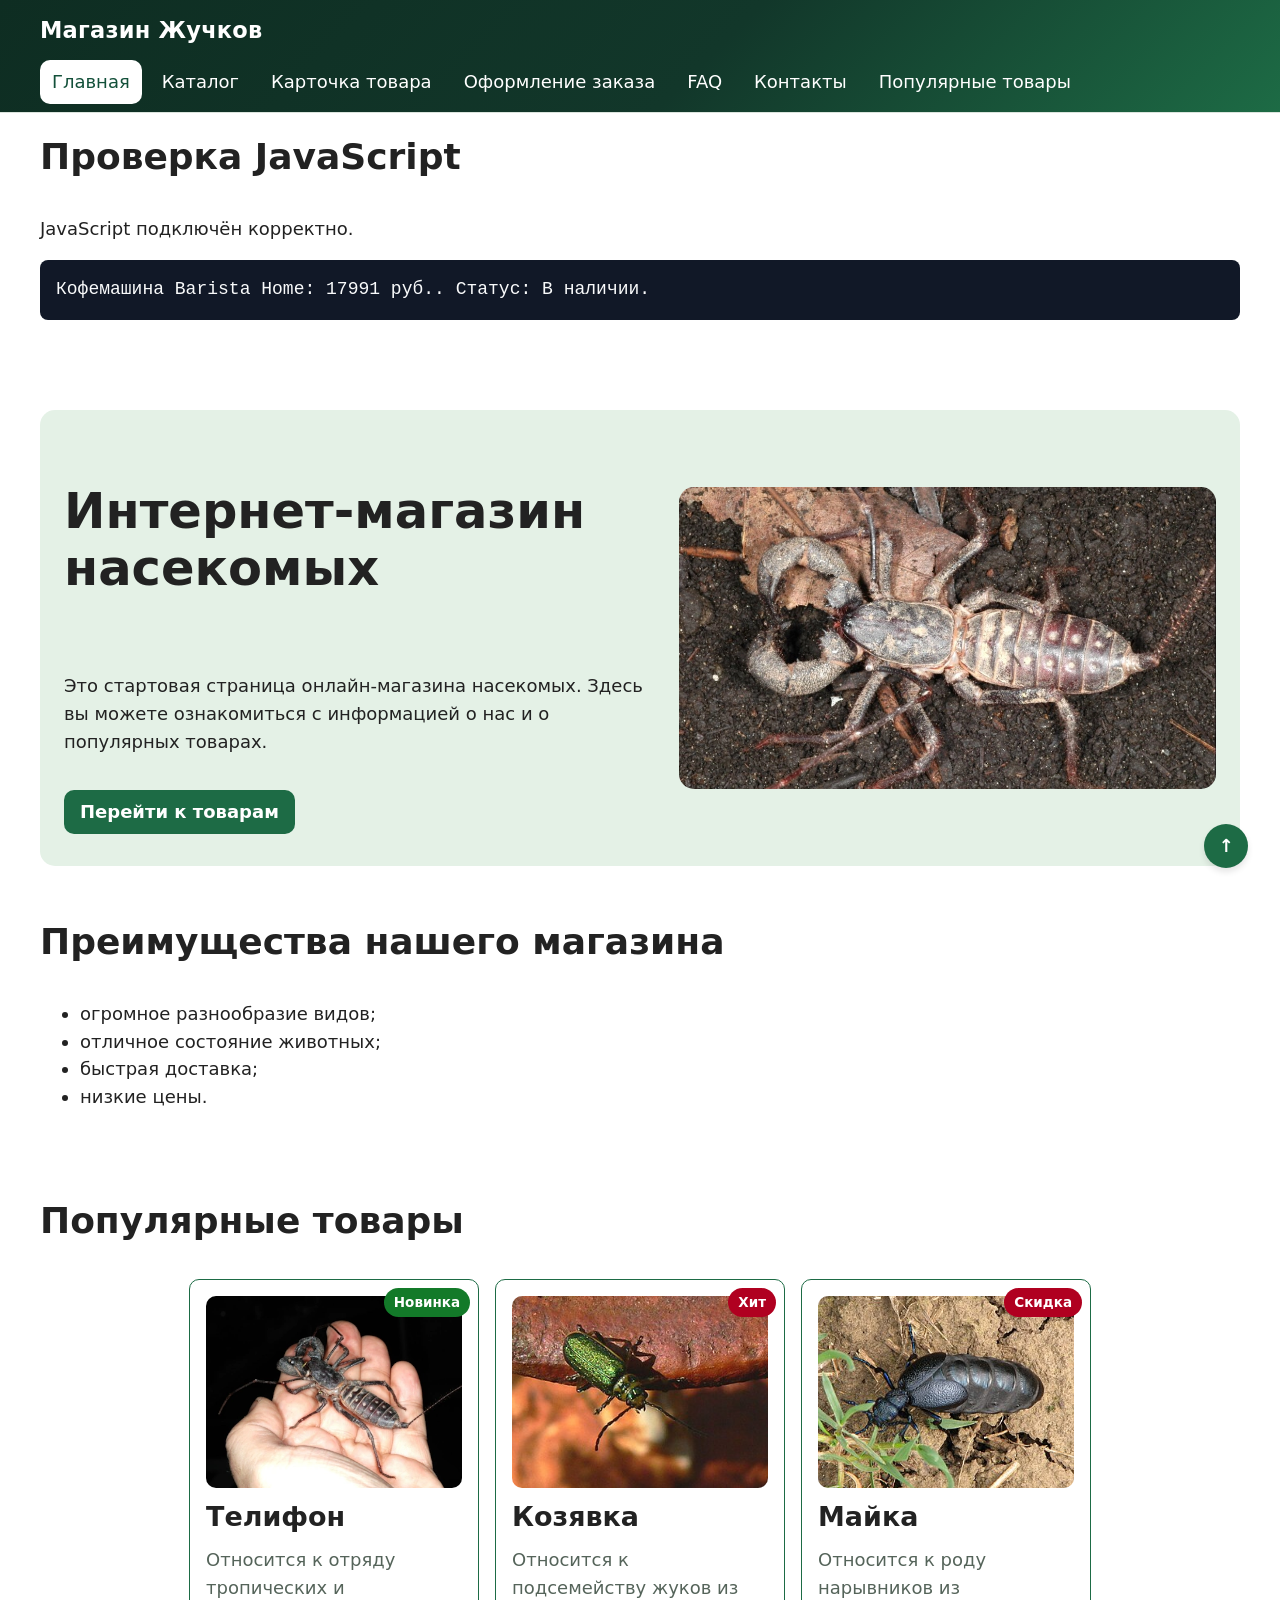
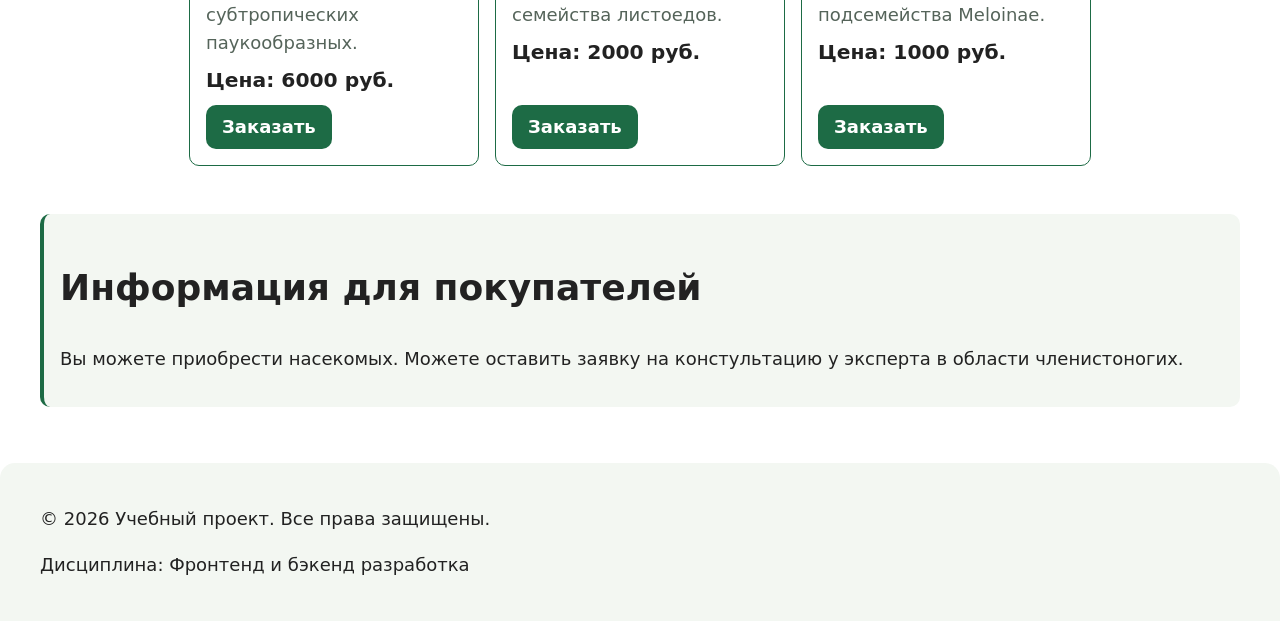
==== index.html @ db303022 "feat: add JavaScript basics to shop project" ====
<!DOCTYPE html>
<html lang="ru">
<head>
  <meta charset="UTF-8">
  <meta name="viewport" content="width=device-width, initial-scale=1.0">
  <meta name="description" content="Магазин Жучков: главная страница с преимуществами и популярными товарами.">
  <title>Магазин Жучков</title>
  <link rel="stylesheet" href="css/style.css">
  <link rel="stylesheet" href="css/responsive.css">
  <script src="js/modal.js" defer></script>
  <script src="js/data.js" defer></script>
<script src="js/main.js" defer></script>

</head>
<body>
  <a class="skip-link" href="#main">Перейти к основному содержимому</a>
<header class="site-header">
  <div class="site-header__inner">
    <a class="site-header__logo" href="index.html">Магазин Жучков</a>
    <button class="nav-toggle" type="button" aria-expanded="false" aria-controls="site-nav">Меню</button>
    <nav class="site-nav" id="site-nav" aria-label="Основная навигация">
      <ul class="site-nav__list">
        <li class="site-nav__item">
          <a class="site-nav__link site-nav__link--active" href="index.html" aria-current="page">Главная</a>
        </li>
        <li class="site-nav__item">
          <a class="site-nav__link" href="catalog.html">Каталог</a>
        </li>
        <li class="site-nav__item">
          <a class="site-nav__link" href="product.html">Карточка товара</a>
        </li>
        <li class="site-nav__item">
          <a class="site-nav__link" href="order.html">Оформление заказа</a>
        </li>
        <li class="site-nav__item">
          <a class="site-nav__link" href="faq.html">FAQ</a>
        </li>
        <li class="site-nav__item">
          <a class="site-nav__link" href="contacts.html">Контакты</a>
        </li>
        <li class="site-nav__item">
          <a class="site-nav__link" href="index.html#popular">Популярные товары</a>
        </li>
      </ul>
    </nav>
  </div>
</header>
<section class="section js-check" aria-labelledby="js-check-title">
  <h2 id="js-check-title">Проверка JavaScript</h2>
  <p class="js-message">JavaScript пока не выполнился.</p>
  <pre class="product-output"></pre>
</section>

<main id="main" class="main">
    <section class="hero">
  <div class="hero__content">
    <h1 class="hero__title">Интернет-магазин насекомых</h1>
    <p>
      Это стартовая страница онлайн-магазина насекомых.
      Здесь вы можете ознакомиться с информацией о нас
      и о популярных товарах.
    </p>
    <a class="button button--primary" href="#popular">Перейти к товарам</a>
  </div>
    <picture>
  <source media="(min-width: 1200px)" srcset="images/hero-desktop.webp">
  <source media="(min-width: 768px)" srcset="images/hero-tablet.webp">
  <img
    src="images/hero-mobile.webp"
    alt="Каталог насекомых"
    width="640"
    height="360"
    class="hero__image"
  >
</picture>

  </section>

  <section class="section" id="advantages">
    <h2>Преимущества нашего магазина</h2>
    <ul class="advantages-list">
      <li>огромное разнообразие видов;</li>
      <li>отличное состояние животных;</li>
      <li>быстрая доставка;</li>
      <li>низкие цены.</li>
    </ul>
  </section>

  <section class="section" id="popular">
  <h2>Популярные товары</h2>

  <div class="products-grid">
    <article class="product-card product-card--featured">
      <span class="product-card__badge product-card__badge--new">Новинка</span>

      <img
        src="images/telifon.webp"
        srcset="images/telifon-480.webp 480w,
                images/telifon-640.webp 640w,
                images/telifon-960.webp 960w"
        sizes="(max-width: 639px) 100vw,
               (max-width: 1023px) 50vw,
               33vw"
        alt="Телифон"
        width="640"
        height="480"
        loading="lazy"
        class="product-card__image"
      >

      <h3 class="product-card__title">Телифон</h3>
      <p class="product-card__description">Относится к отряду тропических и субтропических паукообразных.</p>
      <p class="product-card__price">Цена: 6000 руб.</p>
      <button
        class="button product-card__button"
        type="button"
        data-product="Телифон"
      >
        Заказать
      </button>
    </article>

    <article class="product-card product-card--featured">
      <span class="product-card__badge">Хит</span>
      <img
        class="product-card__image"
        src="images/kozyavka.webp"
        alt="Козявка"
        width="300"
        height="200"
        loading="lazy"
      >
      
      <h3 class="product-card__title">Козявка</h3>
      <p class="product-card__description">Относится к подсемейству жуков из семейства листоедов.</p>
      <p class="product-card__price">Цена: 2000 руб.</p>
      <button
        class="button product-card__button"
        type="button"
        data-product="Козявка"
      >
        Заказать
      </button>
    </article>

    <article class="product-card product-card--featured">
      <span class="product-card__badge">Скидка</span>
      <img
        class="product-card__image"
        src="images/maika.webp"
        alt="Майка"
        width="300"
        height="200"
        loading="lazy"
      >
      <h3 class="product-card__title">Майка</h3>
      <p class="product-card__description">Относится к роду нарывников из подсемейства Meloinae.</p>
      <p class="product-card__price">Цена: 1000 руб.</p>
      <button
        class="button product-card__button"
        type="button"
        data-product="Майка"
      >
        Заказать
      </button>
    </article>
  </div>
</section>

  <aside class="aside-info">
    <h2>Информация для покупателей</h2>
    <p>
      Вы можете приобрести насекомых.
      Можете оставить заявку на констультацию
      у эксперта в области членистоногих.
    </p>
  </aside>

<dialog class="order-dialog" id="order-dialog" aria-labelledby="order-dialog-title">
  <h2 class="order-dialog__title" id="order-dialog-title">Оформление заявки</h2>

  <form class="order-form" id="order-form" action="#" method="post" novalidate>
    <input id="selected-product" name="selected-product" type="hidden">

    <div class="order-form__field">
      <label class="order-form__label" for="order-name">Имя</label>
      <input
        class="order-form__input"
        id="order-name"
        name="name"
        type="text"
        placeholder="Введите ваше имя"
        minlength="2"
        autocomplete="given-name"
        required
      >
    </div>

    <div class="order-form__field">
      <label class="order-form__label" for="order-email">E-mail</label>
      <input
        class="order-form__input"
        id="order-email"
        name="email"
        type="email"
        placeholder="example@mail.ru"
        autocomplete="email"
        required
      >
    </div>

    <div class="order-form__field">
      <label class="order-form__label" for="order-phone">Телефон</label>
      <input
        class="order-form__input"
        id="order-phone"
        name="phone"
        type="tel"
        inputmode="tel"
        placeholder="+7 (900) 000-00-00"
        pattern="^\+7 \(\d{3}\) \d{3}-\d{2}-\d{2}$"
        required
      >
      <small>Формат: +7 (900) 000-00-00</small>
    </div>

    <div class="order-form__field">
      <label class="order-form__label" for="order-date">Дата связи</label>
      <input
        class="order-form__input"
        id="order-date"
        name="date"
        type="date"
      >
    </div>

    <div class="order-form__field">
      <label class="order-form__label" for="order-topic">Тема заявки</label>
      <select class="order-form__select" id="order-topic" name="topic" required>
        <option value="">Выберите тему</option>
        <option value="product">Заказ товара</option>
        <option value="consultation">Консультация</option>
        <option value="delivery">Доставка</option>
      </select>
    </div>

    <div class="order-form__field">
      <label class="order-form__label" for="order-comment">Комментарий</label>
      <textarea
        class="order-form__textarea"
        id="order-comment"
        name="comment"
        rows="4"
        placeholder="Укажите дополнительную информацию"
      ></textarea>
    </div>

    <div class="order-form__field order-form__field--checkbox">
      <label class="order-form__label">
        <input
          id="order-agreement"
          name="agreement"
          type="checkbox"
          required
        >
        Я согласен на обработку данных
      </label>
    </div>

    <div class="order-form__actions">
      <button class="button button--primary" type="submit">Отправить заявку</button>
      <button
        class="button button--secondary"
        type="button"
        id="close-order-dialog"
      >
        Закрыть
      </button>
    </div>
  </form>
</dialog>

<p class="success-message" id="success-message" hidden>Форма успешно отправлена!</p>

</main>

<footer class="site-footer" id="contacts">
  <p>&copy; 2026 Учебный проект. Все права защищены.</p>
  <p>Дисциплина: Фронтенд и бэкенд разработка</p>
</footer>
<a href="#" class="button-up" aria-label="Вернуться наверх">↑</a>
</body>
</html>
---- css/style.css ----
/* 
  Универсальное правило для всех элементов.
  border-box делает расчёт размеров более понятным:
  width включает content, padding и border.
*/

/* ===============================
   1. Переменные проекта
   =============================== */

:root {
  /* Основные цвета проекта */
  --color-bg: #ffffff;
  --color-text: #222222;
  --color-muted: #55645a;
  --color-primary: #1d6b45;
  --color-primary-dark: #13503a;
  --color-border: #dbe4dd;
  --color-input-border: #6b7c71;
  --color-surface: #f3f7f2;
  --color-surface-accent: #e4f1e6;
  --color-danger: #b00020;
  --color-success: #137a29;
  --color-success-bg: #eefaf0;
  --color-white: #ffffff;

  /* Отступы */
  --space-xs: 4px;
  --space-sm: 8px;
  --space-md: 16px;
  --space-lg: 24px;
  --space-xl: 32px;

  /* Скругления */
  --radius-sm: 8px;
  --radius-md: 10px;
  --radius-lg: 15px;

  /* Размеры */
  --container-width: 1200px;
  --card-width: 290px;
  --font-main: system-ui, -apple-system, "Segoe UI", Roboto, "Helvetica Neue", Arial, sans-serif;
  --page-pad: 16px;
}

/* ===============================
   2. Базовые стили
   =============================== */

* {
  box-sizing: border-box;
}

body {
  margin: 0;
  font-family: var(--font-main);
  line-height: 1.55;
  color: var(--color-text);
  display: flex;
  flex-direction: column;
  min-height: 100vh;
  background-color: var(--color-bg);
}

/*
  Задаём внутренние отступы для основных областей страницы.
  Это делает содержимое визуально отделённым от краёв окна браузера.
*/
main, footer { padding: var(--space-lg) var(--page-pad); }
header { padding: 0 var(--page-pad); }
main { flex: 1; }

/*
  Оформляем шапку страницы.
  Пока используется простой светло-серый фон.
*/
header {
  background-color: #12372a;
  background-image: linear-gradient(135deg, #0e2d22 0%, #12372a 55%, var(--color-primary) 100%);
}

/*
  Оформляем подвал страницы тем же фоном,
  чтобы визуально отделить его от основного содержимого.
*/
footer {
  background-color: var(--color-surface);
  border-radius: var(--radius-lg) var(--radius-lg) 0 0;
}

footer > * {
  max-width: var(--container-width);
  margin-inline: auto;
}

/* ===============================
   3. Общие элементы интерфейса
   =============================== */

a {
  color: var(--color-primary);
}

a:hover {
  color: var(--color-primary-dark);
}

a:focus-visible {
  outline: 2px solid var(--color-primary);
  outline-offset: 3px;
}

/*
  Ограничиваем ширину содержимого шапки,
  чтобы оно не растягивалось слишком сильно на широких экранах.
*/
.site-header {
  background-color: #12372a;
}

.site-header__inner {
  max-width: var(--container-width);
  margin: 0 auto;
  padding: var(--space-sm) 0;
}

.site-header__logo {
  display: inline-flex;
  align-items: center;
  min-height: 44px;
  font-size: 1.25rem;
  font-weight: 800;
  letter-spacing: 0.01em;
  color: var(--color-white);
  text-decoration: none;
}

.site-header__logo:hover,
.site-header__logo:focus-visible {
  color: var(--color-white);
}

.site-nav__list {
  display: flex;
  flex-wrap: wrap;
  justify-content: center;
  align-items: center;
  gap: var(--space-md);
  padding: 0;
  margin: var(--space-md) 0 0;
  list-style: none;
}

.site-nav__link {
  display: inline-block;
  padding: var(--space-sm) var(--space-md);
  color: var(--color-white);
  text-decoration: none;
  border-radius: var(--radius-md);
}

.site-nav__link:hover {
  color: var(--color-white);
  background-color: rgba(255, 255, 255, 0.16);
}

.site-nav__link:focus-visible {
  outline: 2px solid var(--color-primary);
  outline-offset: 3px;
}

.site-nav__link--active,
.site-nav__link--active:hover {
  color: var(--color-primary-dark);
  background-color: var(--color-white);
}


/*
  Оформляем текстовый логотип.
*/
.site-logo {
  font-weight: bold;
  text-decoration: none;
  color: #222222;
}


/*
  Hero-блок — первый крупный блок страницы.
  Он визуально отделяется от остальных разделов фоном и отступами.
*/
/* ===============================
   4. Компоненты страницы
   =============================== */

.hero {
  max-width: var(--container-width);
  margin: 0 auto var(--space-xl);
  padding: var(--space-xl) var(--space-lg);
  background-color: var(--color-surface-accent);
  border-radius: var(--radius-lg);
}

.section {
  max-width: var(--container-width);
  margin: 0 auto var(--space-xl);
}

.section h2 {
  margin-top: 0;
}

/*
  Карточка товара — самостоятельный блок.
  На следующих занятиях карточки будут доработаны и выстроены в сетку.
*/
.product-card {
  display: flex;
  flex-direction: column;
  gap: var(--space-sm);
  padding: var(--space-md);
  border: 1px solid var(--color-border);
  border-radius: var(--radius-md);
  background-color: var(--color-bg);
}

.product-card:hover {
  border-color: var(--color-primary);
}

.product-card--featured {
  border-color: var(--color-primary);
}

.product-card--discount {
  border-color: var(--color-danger);
}

.product-card__title {
  margin: 0;
  color: var(--color-text);
}

.product-card__description {
  margin: 0;
  color: var(--color-muted);
}

.product-card__price {
  margin: 0;
  font-weight: 700;
}

.product-card--discount .product-card__price {
  color: var(--color-danger);
}

.product-card__button {
  margin-top: auto;
  align-self: flex-start;
  color: var(--color-white);
  background-color: var(--color-primary);
}

.product-card__button:hover {
  color: var(--color-white);
  background-color: var(--color-primary-dark);
}


.product-card h3 {
  margin-top: 0;
}

/*
  Пока это обычная ссылка, но визуально она оформляется как кнопка.
*/
.button {
  display: inline-flex;
  align-items: center;
  justify-content: center;
  min-height: 44px;
  padding: var(--space-sm) var(--space-md);
  border: none;
  border-radius: var(--radius-md);
  font: inherit;
  font-weight: 600;
  text-decoration: none;
  cursor: pointer;
}

.button--primary {
  color: var(--color-white);
  background-color: var(--color-primary);
}

.button--primary:hover {
  color: var(--color-white);
  background-color: var(--color-primary-dark);
}

.button--secondary {
  color: var(--color-primary);
  background-color: transparent;
  border: 1px solid var(--color-primary);
}

.button--secondary:hover {
  color: var(--color-white);
  background-color: var(--color-primary);
}

.button:focus-visible {
  outline: 2px solid var(--color-primary);
  outline-offset: 3px;
}

.button:disabled,
.button--disabled {
  opacity: 0.6;
  cursor: not-allowed;
}


/*
  Дополнительный информационный блок.
*/
.aside-info {
  max-width: var(--container-width);
  margin: 0 auto var(--space-xl);
  padding: var(--space-md);
  border-left: 4px solid var(--color-primary);
  border-radius: var(--radius-md);
  background-color: var(--color-surface);
}

/*
  Модальное окно.
  Элемент dialog сам умеет открываться поверх страницы.
*/
/* ===============================
   5. Форма и модальное окно
   =============================== */

.order-dialog {
  width: min(100% - 32px, 560px);
  padding: var(--space-lg);
  border: none;
  border-radius: var(--radius-lg);
}

.order-dialog::backdrop {
  background-color: rgba(0, 0, 0, 0.5);
}

.order-dialog__title {
  margin-top: 0;
}


.form-field {
  margin-bottom: var(--space-md);
}

.form-field label {
  display: block;
  margin-bottom: var(--space-xs);
}

.form-field input,
.form-field select,
.form-field textarea {
  width: 100%;
  padding: 10px 12px;
  border: 1px solid var(--color-border);
  border-radius: var(--radius-sm);
  font: inherit;
}

.form-field input[type="checkbox"] {
  width: auto;
}

.form-field small {
  display: block;
  margin-top: var(--space-xs);
  color: var(--color-muted);
}

/*
  Видимый фокус для клавиатурной навигации.
*/
.form-field input:hover,
.form-field select:hover,
.form-field textarea:hover {
  border-color: var(--color-primary);
}

.form-field input:focus-visible,
.form-field select:focus-visible,
.form-field textarea:focus-visible,
.form-actions button:focus-visible {
  outline: 2px solid var(--color-primary);
  outline-offset: 3px;
}

[aria-invalid="true"] {
  border-color: var(--color-danger);
}

/*
  Кнопки формы.
*/
.form-actions {
  display: flex;
  gap: 12px;
  margin-top: 20px;
}

/*
  Сообщение об успешной отправке.
*/
.success-message {
  max-width: var(--container-width);
  margin: var(--space-lg) auto;
  padding: var(--space-md);
  border-left: 4px solid var(--color-success);
  border-radius: var(--radius-md);
  background-color: var(--color-success-bg);
}

.breadcrumbs {
  max-width: var(--container-width);
  margin: 0 auto var(--space-md);
  font-size: 14px;
  color: var(--color-muted);
}

.breadcrumbs__link {
  color: var(--color-primary);
}

.breadcrumbs__link + .breadcrumbs__link::before,
.breadcrumbs__current::before {
  content: "/";
  display: inline-block;
  margin-inline: 6px;
  color: var(--color-muted);
  text-decoration: none;
}


html {
  scroll-behavior: smooth;
}

:target {
  outline: 2px dashed var(--color-primary);
  outline-offset: 4px;
}

.products-grid {
  display: grid;
  gap: var(--space-lg);
}

.catalog-layout {
  max-width: var(--container-width);
  margin: 0 auto var(--space-xl);
  display: grid;
  gap: var(--space-lg);
}

.catalog-filters {
  padding: var(--space-md);
  border: 1px solid var(--color-border);
  border-radius: var(--radius-lg);
  background-color: var(--color-surface);
}

.catalog-products {
}

.filters-form {
  display: grid;
  gap: var(--space-md);
}

.filters-form fieldset {
  margin: 0;
  padding: var(--space-md);
  border: 1px solid var(--color-border);
  border-radius: var(--radius-sm);
}

.filters-form legend {
  font-weight: 700;
}

.filters-form label {
  display: block;
  margin-bottom: var(--space-sm);
}

.filters-form input[type="number"] {
  width: 100%;
  padding: 8px 10px;
  border: 1px solid var(--color-input-border);
  border-radius: var(--radius-sm);
  font: inherit;
}

.order-form__field {
  margin-bottom: var(--space-md);
}

.order-form__label {
  display: block;
  margin-bottom: var(--space-xs);
}

.order-form__input,
.order-form__select,
.order-form__textarea {
  width: 100%;
  padding: 10px 12px;
  border: 1px solid var(--color-input-border);
  border-radius: var(--radius-sm);
  font: inherit;
}

.order-form__input:hover,
.order-form__select:hover,
.order-form__textarea:hover {
  border-color: var(--color-primary);
}

.order-form__input:focus-visible,
.order-form__select:focus-visible,
.order-form__textarea:focus-visible {
  outline: 2px solid var(--color-primary);
  outline-offset: 3px;
}

.order-form__actions {
  display: flex;
  gap: var(--space-md);
  margin-top: var(--space-lg);
}

.site-header {
  position: sticky;
  top: 0;
  z-index: 100;
  border-bottom: 1px solid var(--color-border);
}


/* Бейджи для карточек товаров (relative + absolute) */
.product-card {
  position: relative;
}

.product-card__badge {
  position: absolute;
  top: var(--space-sm);
  right: var(--space-sm);
  padding: 4px 10px;
  color: var(--color-white);
  background-color: var(--color-danger);
  border-radius: 999px;
  font-size: 12px;
  font-weight: 700;
  z-index: 10;
}

.product-card__badge--new {
  background-color: var(--color-success);
}



/* Кнопка "Наверх" (fixed + z-index) */
.button-up {
  position: fixed;
  bottom: var(--space-lg);
  right: var(--space-lg);
  z-index: 90;
  padding: 12px 16px;
  background-color: var(--color-primary);
  color: var(--color-white);
  border-radius: 50%;
  text-decoration: none;
  font-weight: bold;
  box-shadow: 0 4px 6px rgba(0,0,0,0.1);
}

.button-up:hover {
  background-color: var(--color-primary-dark);
  color: var(--color-white);
}

/* Стили для таблицы характеристик */
.product-table {
  width: 100%;
  border-collapse: collapse;
  margin: var(--space-md) 0;
}

.product-table caption {
  font-weight: 700;
  text-align: left;
  margin-bottom: var(--space-sm);
}

.product-table th, 
.product-table td {
  border: 1px solid var(--color-border);
  padding: var(--space-sm);
  text-align: left;
}

.product-table th {
  background-color: var(--color-surface);
}

.order-form__field--checkbox input[type="checkbox"] {
  width: auto;
  margin-right: var(--space-sm);
}

.order-form__field small {
  display: block;
  margin-top: var(--space-xs);
  color: var(--color-muted);
}

.product-details__layout {
  display: grid;
  gap: var(--space-xl);
  align-items: start;
}

.product-details__media {
  display: flex;
  justify-content: center;
  align-items: flex-start;
}

.product-details__image {
  display: block;
  width: 100%;
  max-width: 420px;
  height: auto;
  border: 1px solid var(--color-border);
  border-radius: var(--radius-md);
  background-color: var(--color-surface);
}

.product-details__info {
  display: flex;
  flex-direction: column;
  gap: var(--space-md);
}

.product-details__price {
  margin: 0;
  font-size: 24px;
  font-weight: 700;
}

.product-details__description {
  margin: 0;
  color: var(--color-text);
}

.product-details__actions {
  display: flex;
  flex-wrap: wrap;
  gap: var(--space-md);
  margin-top: var(--space-sm);
}

.product-card {
  min-width: 0;
}

/* Картинка не должна быть жёстче карточки */
.product-card__image {
  max-width: 100%;
  height: auto;
}





/* ===============================
   FAQ
   =============================== */

.faq-list {
  display: grid;
  gap: var(--space-md);
  margin-top: var(--space-lg);
}

.faq-item {
  border: 1px solid var(--color-border);
  border-radius: var(--radius-md);
  background-color: var(--color-bg);
  overflow: hidden;
}

.faq-item[open] {
  border-color: var(--color-primary);
}

.faq-item__question {
  padding: var(--space-md);
  padding-right: 40px;
  font-weight: 700;
  cursor: pointer;
  list-style: none;
  position: relative;
}

.faq-item__question::-webkit-details-marker {
  display: none;
}

.faq-item__question::after {
  content: "+";
  position: absolute;
  right: var(--space-md);
  top: 50%;
  transform: translateY(-50%);
  font-size: 20px;
  color: var(--color-primary);
}

.faq-item[open] .faq-item__question::after {
  content: "−";
}

.faq-item__question:hover {
  background-color: var(--color-surface);
}

.faq-item__question:focus-visible {
  outline: 2px solid var(--color-primary);
  outline-offset: -2px;
}

.faq-item__answer {
  padding: 0 var(--space-md) var(--space-md);
  color: var(--color-muted);
  border-top: 1px solid var(--color-border);
}

.faq-item__answer p {
  margin: var(--space-md) 0 0;
}

/* Карта на странице контактов */
.map-wrapper {
  position: relative;
  width: 100%;
  height: 400px;
  border: 1px solid var(--color-border);
  border-radius: var(--radius-md);
  overflow: hidden;
}

/* Скрипт конструктора создаёт внутри iframe — растянем его на всю обёртку */
.map-wrapper > iframe {
  display: block;
  width: 100% !important;
  height: 100% !important;
  border: 0;
}

@media (max-width: 600px) {
  .map-wrapper { height: 300px; }
}

.skip-link {
  position: absolute;
  left: 16px;
  top: -100px;
  z-index: 1000;
  padding: 8px 12px;
  color: #ffffff;
  background-color: #111111;
  border-radius: var(--radius-sm);
  text-decoration: none;
}

.skip-link:focus,
.skip-link:focus-visible {
  top: 16px;
}
:focus-visible {
  outline: 3px solid var(--color-primary, #0057b8);
  outline-offset: 3px;
}

.site-nav__link:focus-visible,
.button:focus-visible,
.order-form__input:focus-visible,
.order-form__textarea:focus-visible,
.order-form__select:focus-visible {
  outline: 3px solid var(--color-primary, #0057b8);
  outline-offset: 3px;
}

.site-header a:focus-visible,
.site-header button:focus-visible {
  outline-color: #ffffff;
}

.order-form__field .field-error {
  color: var(--color-danger);
  font-weight: 600;
}

address { font-style: normal; }

.product-output {
  padding: 16px;
  overflow-x: auto;
  color: #f9fafb;
  background-color: #111827;
  border-radius: 8px;
}
---- css/responsive.css ----
/*
  Адаптивные стили для контрольной работы №3.
  Подход: Mobile First.
  Базовые стили рассчитаны на мобильный экран.
  Расширения добавляются через min-width медиазапросы.
*/
*,
*::before,
*::after {
  box-sizing: border-box;
}

html {
  scroll-behavior: smooth;
  scroll-padding-top: 88px;
}

@media (prefers-reduced-motion: reduce) {
  html { scroll-behavior: auto; }
}

img,
video {
  max-width: 100%;
  height: auto;
}

.container,
.section {
  width: 100%;
  margin-inline: auto;
}

@media (min-width: 768px) {
  :root { --page-pad: 24px; }
}

.section {
  padding-block: clamp(8px, 2vw, 16px);
}
.site-header__inner {
  display: flex;
  flex-wrap: wrap;
  align-items: center;
  justify-content: space-between;
  gap: var(--space-sm, 8px);
}

.nav-toggle {
  display: none;
}

.js .nav-toggle {
  display: inline-block;
  min-height: 44px;
  padding: 8px 16px;
  border: 1px solid var(--color-white);
  border-radius: var(--radius-sm);
  color: var(--color-white);
  background-color: transparent;
  font: inherit;
  cursor: pointer;
}

.site-nav {
  flex-basis: 100%;
}

.js .site-nav:not(.is-open) {
  display: none;
}

.site-nav__list {
  display: flex;
  flex-direction: column;
  gap: var(--space-sm, 8px);
  padding: 0;
  margin: 0;
  list-style: none;
}

.site-nav__link {
  display: block;
  padding: 12px 16px;
}

@media (min-width: 1024px) {
  .js .nav-toggle {
    display: none;
  }

  .js .site-nav:not(.is-open) {
    display: block;
  }

  .site-nav {
    flex-basis: auto;
  }

  .site-nav__list {
    flex-direction: row;
    flex-wrap: wrap;
    align-items: center;
  }

  .site-nav__link {
    display: inline-block;
    padding: 8px 12px;
  }
}

.site-header {
  position: sticky;
  top: 0;
  z-index: 100;
}

.hero {
  display: grid;
  gap: var(--space-lg, 24px);
  align-items: center;
}

.hero__content {
  display: grid;
  grid-template-columns: minmax(0, 1fr);
  gap: var(--space-md, 16px);
  min-width: 0;
}

.hero__title {
  font-size: clamp(1.75rem, 6vw, 2.75rem);
  line-height: 1.15;
  overflow-wrap: break-word;
}
.hero__content .button { justify-self: start; }

.hero__image {
  display: block;
  width: 100%;
  aspect-ratio: 16/9;
  object-fit: cover;
  border-radius: var(--radius-lg, 12px);
}

@media (min-width: 900px) {
  .hero {
    grid-template-columns: minmax(0, 1.1fr) minmax(0, 1fr);
  }
}

.products-grid {
  display: grid;
  grid-template-columns: 1fr;
  grid-auto-rows: 1fr;
  gap: var(--space-md, 16px);
}

.product-card {
  min-width: 0;
}

.product-card__title,
.product-card__description {
  overflow-wrap: anywhere;
}

@media (min-width: 640px) {
  .products-grid {
    grid-template-columns: repeat(auto-fill, var(--card-width));
    justify-content: center;
  }
}


.catalog-layout {
  display: grid;
  grid-template-columns: minmax(0, 1fr);
  gap: var(--space-lg, 24px);
}

.catalog-filters { position: static; }


@media (min-width: 1024px) {
  .catalog-layout {
    grid-template-columns: 240px minmax(0, 1fr);
    align-items: start;
  }
  .catalog-filters {
    position: sticky;
    top: 88px;
  }
}

.product-card__image {
  display: block;
  width: 100%;
  aspect-ratio: 4 / 3;
  object-fit: cover;
  border-radius: var(--radius-md, 10px);
}

.order-form { display: grid; gap: var(--space-md, 16px); }

.order-form__field { margin-bottom: 0; }   /* интервал задаёт gap */

.order-form__actions {
  margin-top: 0;
  flex-direction: column;
}
.order-form__actions .button {
  width: 100%;
  justify-content: center;
}

@media (min-width: 480px) {
  .order-form__actions { flex-direction: row; }
  .order-form__actions .button { width: auto; }
}

/* Две колонки только у страничных форм, не у модалки */
@media (min-width: 768px) {
  .order-form--page { grid-template-columns: repeat(2, minmax(0, 1fr)); }
  .order-form--page .order-form__field--wide,
  .order-form--page .order-form__field--checkbox,
  .order-form--page .order-form__actions { grid-column: 1 / -1; }
}

.order-form__input,
.order-form__textarea,
.order-form__select {
  width: 100%;
  min-height: 44px;
  padding: 10px 12px;
  font: inherit;
}

.order-form__textarea {
  min-height: 120px;
  resize: vertical;
}


.table-wrapper {
  width: 100%;
  overflow-x: auto;
  -webkit-overflow-scrolling: touch;
}

.product-table {
  display: block;
  width: 100%;
}

.product-table caption {
  display: block;
}

.product-table thead {
  position: absolute;
  width: 1px;
  height: 1px;
  overflow: hidden;
  clip: rect(0 0 0 0);
}

.product-table tbody,
.product-table tr,
.product-table th,
.product-table td {
  display: block;
  width: 100%;
}

.product-table tr {
  margin-bottom: var(--space-md, 16px);
  border: 1px solid var(--color-border, #ddd);
  border-radius: var(--radius-md, 10px);
  overflow: hidden;
}

.product-table tbody th,
.product-table td {
  border: 0;
  overflow-wrap: anywhere;
}

@media (min-width: 640px) {
  .product-table {
    display: table;
  }

  .product-table caption {
    display: table-caption;
  }

  .product-table thead {
    position: static;
    display: table-header-group;
    width: auto;
    height: auto;
    overflow: visible;
    clip: auto;
  }

  .product-table tbody {
    display: table-row-group;
    width: auto;
  }

  .product-table tr {
    display: table-row;
    width: auto;
    margin: 0;
    border: 0;
    border-radius: 0;
    overflow: visible;
  }

  .product-table th,
  .product-table td {
    display: table-cell;
    width: auto;
    padding: 12px;
    border: 1px solid var(--color-border, #ddd);
  }
}

.order-dialog {
  width: min(100% - 32px, 560px);
  max-height: calc(100vh - 32px);
  overflow: auto;
}

.order-dialog::backdrop {
  background: rgb(0 0 0 / 0.5);
}

.button-up {
  right: 16px;
  bottom: 16px;
  display: grid;
  place-items: center;
  width: 44px;
  height: 44px;
  padding: 0;
}
@media (min-width: 768px) {
  .button-up { right: 32px; bottom: 32px; }
}

.product-details__layout { grid-template-columns: minmax(0, 1fr); }

@media (min-width: 768px) {
  .product-details__layout {
    grid-template-columns: minmax(15rem, 1fr) minmax(0, 1.4fr);
  }
}

html {font-size: clamp(100%, 0.875rem + 0.4vw, 112.5%);}
h1 {font-size: clamp(1.75rem, 1.25rem + 2.5vw, 2.75rem);}
h2 {font-size: clamp(1.375rem, 1.1rem + 1.4vw, 2rem);}
h3 {font-size: clamp(1.125rem, 1rem + 0.7vw, 1.5rem);}

.breadcrumbs {font-size: 0.875rem;}
.product-card__badge {font-size: 0.75rem;}
.product-card__price {font-size: 1.125rem;}
.product-details__price {font-size: clamp(1.25rem, 1rem + 1.2vw, 1.5rem);}
.faq-item__question::after {font-size: 1.25rem;}
small {font-size: 0.875rem;}

.product-details__image {
  width: 100%;
  max-width: 26.25rem;
  aspect-ratio: 5/4;
  object-fit: cover;
}
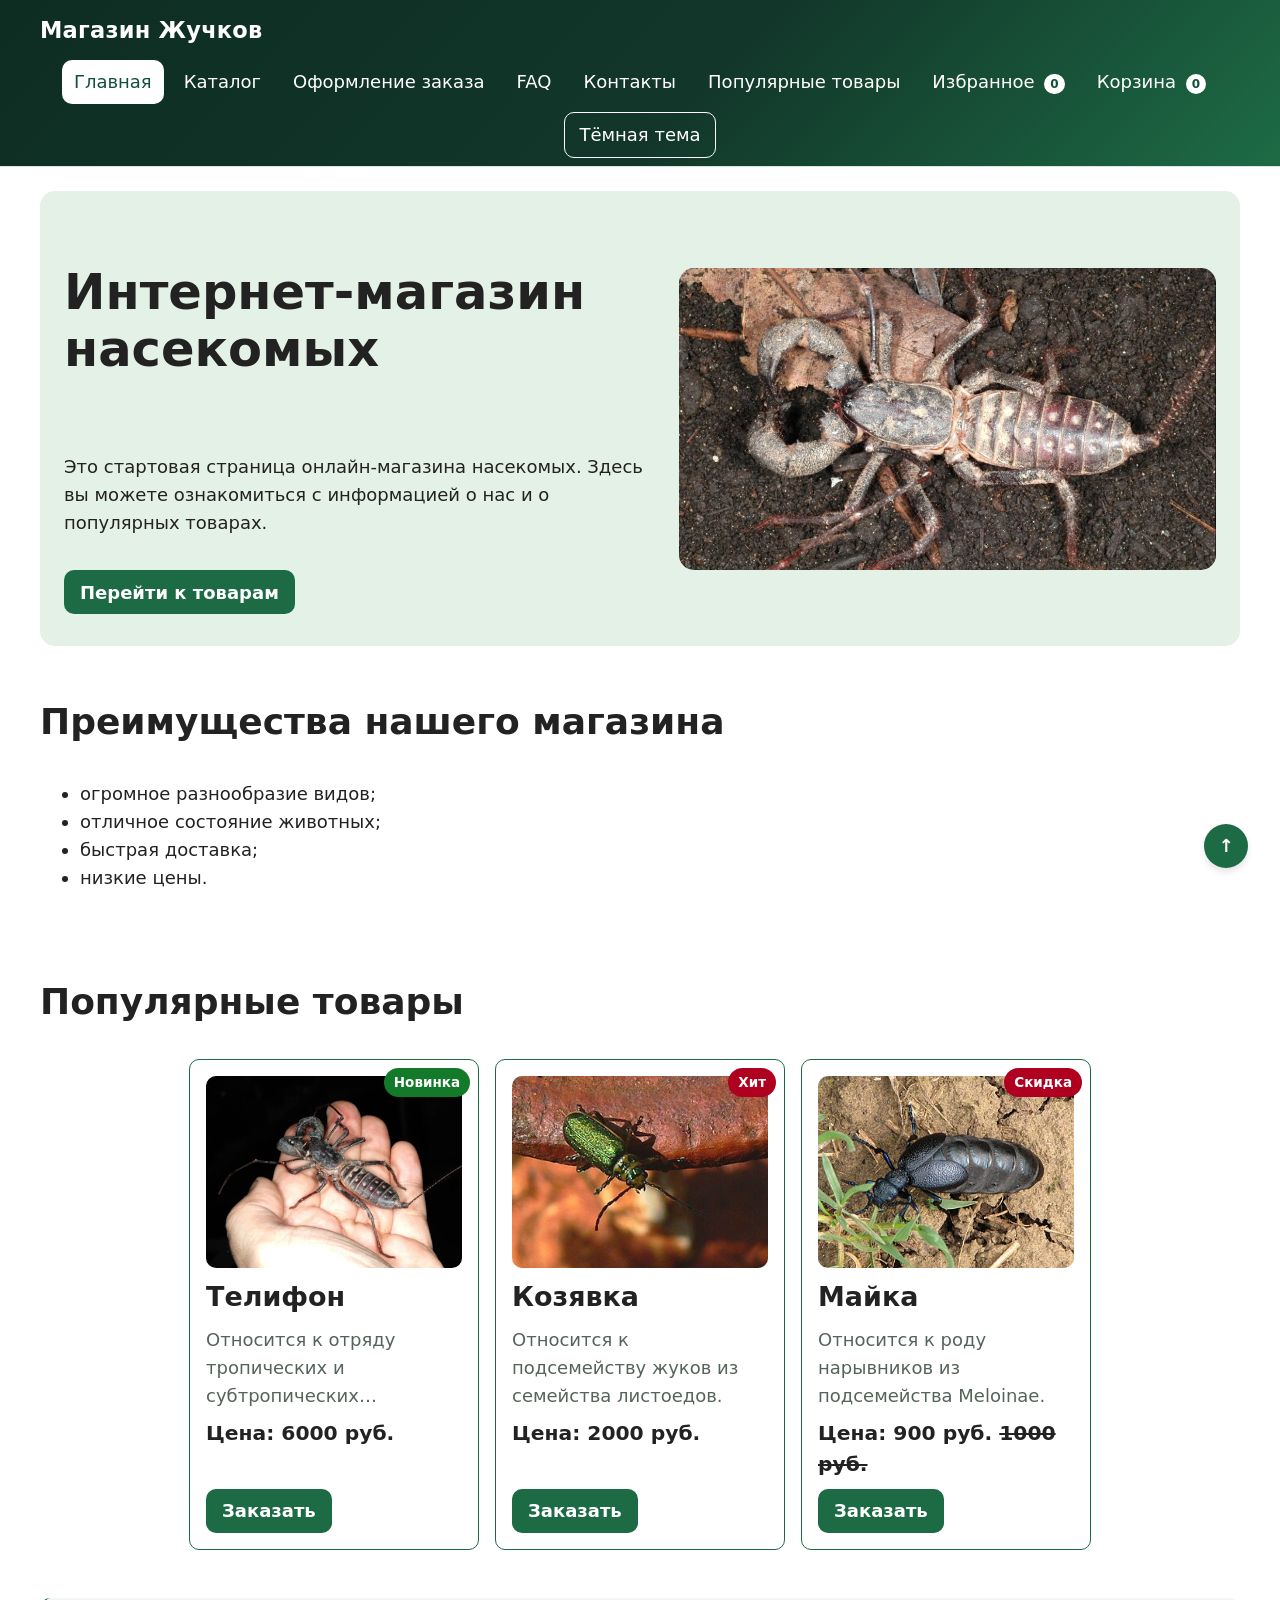
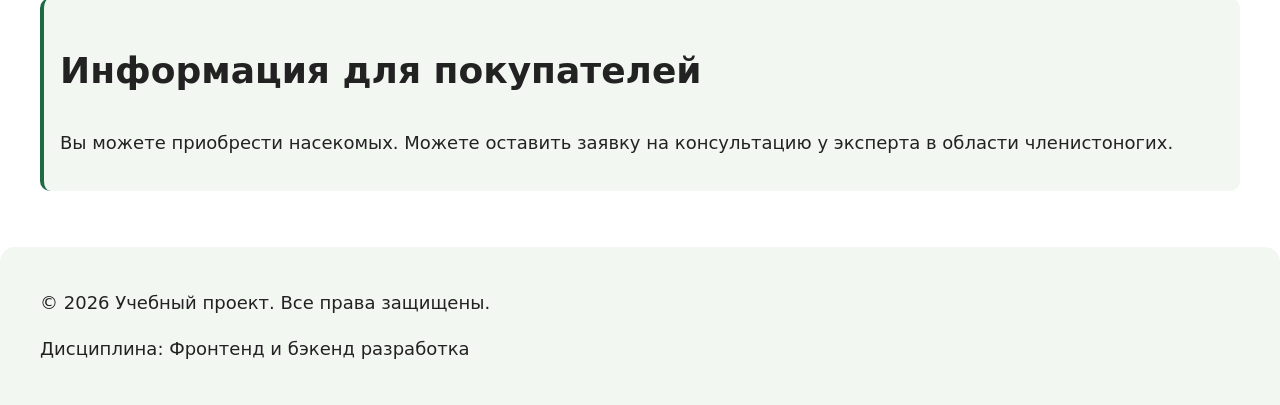
==== commit ad840100: "feat: complete JavaScript shop project" ====
--- a/index.html
+++ b/index.html
@@ -7,10 +7,16 @@
   <title>Магазин Жучков</title>
   <link rel="stylesheet" href="css/style.css">
   <link rel="stylesheet" href="css/responsive.css">
+
+  <script src="js/storage.js"></script>
+  <script src="js/boot.js"></script>
+  <script src="js/utils.js" defer></script>
+  <script src="js/data.js" defer></script>
+  <script src="js/cart.js" defer></script>
+  <script src="js/favorites.js" defer></script>
   <script src="js/modal.js" defer></script>
-  <script src="js/data.js" defer></script>
-<script src="js/main.js" defer></script>
-
+  <script src="js/validation.js" defer></script>
+  <script src="js/main.js" defer></script>
 </head>
 <body>
   <a class="skip-link" href="#main">Перейти к основному содержимому</a>
@@ -27,9 +33,6 @@
           <a class="site-nav__link" href="catalog.html">Каталог</a>
         </li>
         <li class="site-nav__item">
-          <a class="site-nav__link" href="product.html">Карточка товара</a>
-        </li>
-        <li class="site-nav__item">
           <a class="site-nav__link" href="order.html">Оформление заказа</a>
         </li>
         <li class="site-nav__item">
@@ -40,16 +43,20 @@
         </li>
         <li class="site-nav__item">
           <a class="site-nav__link" href="index.html#popular">Популярные товары</a>
+        </li>
+        <li class="site-nav__item">
+          <a class="site-nav__link" href="catalog.html?favorites=1">Избранное <span class="badge" data-favorites-count>0</span></a>
+        </li>
+        <li class="site-nav__item">
+          <a class="site-nav__link" href="cart.html">Корзина <span class="badge" data-cart-count>0</span></a>
+        </li>
+        <li class="site-nav__item">
+          <button class="theme-toggle" type="button" data-theme-toggle aria-pressed="false">Тёмная тема</button>
         </li>
       </ul>
     </nav>
   </div>
 </header>
-<section class="section js-check" aria-labelledby="js-check-title">
-  <h2 id="js-check-title">Проверка JavaScript</h2>
-  <p class="js-message">JavaScript пока не выполнился.</p>
-  <pre class="product-output"></pre>
-</section>
 
 <main id="main" class="main">
     <section class="hero">
@@ -155,7 +162,7 @@
       >
       <h3 class="product-card__title">Майка</h3>
       <p class="product-card__description">Относится к роду нарывников из подсемейства Meloinae.</p>
-      <p class="product-card__price">Цена: 1000 руб.</p>
+      <p class="product-card__price">Цена: 900 руб. <s>1000 руб.</s></p>
       <button
         class="button product-card__button"
         type="button"
@@ -171,15 +178,16 @@
     <h2>Информация для покупателей</h2>
     <p>
       Вы можете приобрести насекомых.
-      Можете оставить заявку на констультацию
+      Можете оставить заявку на консультацию
       у эксперта в области членистоногих.
     </p>
   </aside>
 
 <dialog class="order-dialog" id="order-dialog" aria-labelledby="order-dialog-title">
   <h2 class="order-dialog__title" id="order-dialog-title">Оформление заявки</h2>
-
-  <form class="order-form" id="order-form" action="#" method="post" novalidate>
+  <p class="order-dialog__product" data-dialog-product hidden></p>
+
+  <form class="order-form" id="order-form" action="#" method="post" novalidate data-validate data-form-kind="request" data-success-text="Заявка отправлена! Мы свяжемся с вами в ближайшее время.">
     <input id="selected-product" name="selected-product" type="hidden">
 
     <div class="order-form__field">
@@ -277,10 +285,10 @@
         Закрыть
       </button>
     </div>
+
+    <p class="form-message" role="status" aria-live="polite"></p>
   </form>
 </dialog>
-
-<p class="success-message" id="success-message" hidden>Форма успешно отправлена!</p>
 
 </main>
 
@@ -290,4 +298,4 @@
 </footer>
 <a href="#" class="button-up" aria-label="Вернуться наверх">↑</a>
 </body>
-</html>+</html>
--- a/css/style.css
+++ b/css/style.css
@@ -834,3 +834,634 @@
   background-color: #111827;
   border-radius: 8px;
 }
+
+
+/* =========================================================
+   КР №4. Стили для JavaScript-функций.
+   Базовые правила написаны для телефона; расширения
+   для широких экранов лежат в responsive.css.
+   ========================================================= */
+
+:root {
+  --color-error-bg: #fdecef;
+}
+
+/* hidden должен скрывать элемент, даже если у него задан display */
+[hidden] {
+  display: none !important;
+}
+
+dialog {
+  color: var(--color-text);
+  background-color: var(--color-bg);
+}
+
+/* ---------- Шапка: счётчики и переключатель темы ---------- */
+
+.site-nav__link--active .badge {
+  color: var(--color-white);
+  background-color: var(--color-primary-dark);
+}
+
+.catalog-filters h2 {
+  margin-top: 0;
+  font-size: 1.25rem;
+}
+
+.badge {
+  display: inline-block;
+  min-width: 1.6em;
+  margin-left: 4px;
+  padding: 0 6px;
+  border-radius: 999px;
+  color: var(--color-primary-dark);
+  background-color: var(--color-white);
+  font-size: 12px;
+  font-weight: 700;
+  line-height: 1.7;
+  text-align: center;
+}
+
+.theme-toggle {
+  min-height: 44px;
+  padding: 8px 14px;
+  border: 1px solid var(--color-white);
+  border-radius: var(--radius-md);
+  color: var(--color-white);
+  background-color: transparent;
+  font: inherit;
+  cursor: pointer;
+}
+
+.theme-toggle:hover {
+  background-color: rgba(255, 255, 255, 0.16);
+}
+
+.theme-toggle[aria-pressed="true"] {
+  color: #12372a;
+  background-color: var(--color-white);
+}
+
+/* без JavaScript переключатель тем не нужен */
+html:not(.js) .theme-toggle {
+  display: none;
+}
+
+/* ---------- Карточка товара ---------- */
+
+.product-card__badges {
+  position: absolute;
+  top: var(--space-md);
+  left: var(--space-md);
+  z-index: 10;
+  display: flex;
+  flex-wrap: wrap;
+  gap: 4px;
+  max-width: calc(100% - 80px);
+}
+
+.product-card__badges .product-card__badge {
+  position: static;
+}
+
+.product-card__badge--hit {
+  background-color: #7a4b00;
+}
+
+.favorite-button {
+  position: absolute;
+  top: var(--space-md);
+  right: var(--space-md);
+  z-index: 11;
+  display: inline-flex;
+  align-items: center;
+  justify-content: center;
+  width: 44px;
+  height: 44px;
+  border: 1px solid var(--color-border);
+  border-radius: 50%;
+  color: var(--color-muted);
+  background-color: var(--color-bg);
+  font-size: 22px;
+  line-height: 1;
+  cursor: pointer;
+}
+
+.favorite-button:hover,
+.favorite-button.is-active {
+  color: var(--color-danger);
+  border-color: var(--color-danger);
+}
+
+.product-card__image-link {
+  display: block;
+}
+
+.product-card__title a {
+  color: inherit;
+  text-decoration: none;
+}
+
+.product-card__title a:hover {
+  text-decoration: underline;
+}
+
+.product-card__description {
+  display: -webkit-box;
+  -webkit-box-orient: vertical;
+  -webkit-line-clamp: 3;
+  line-clamp: 3;
+  overflow: hidden;
+}
+
+.product-card__meta {
+  margin: 0;
+  color: var(--color-muted);
+  font-size: 14px;
+}
+
+.product-card__status {
+  margin: 0;
+  font-size: 14px;
+  font-weight: 600;
+}
+
+.product-card__status.is-available {
+  color: var(--color-success);
+}
+
+.product-card__status.is-unavailable {
+  color: var(--color-danger);
+}
+
+.product-card--unavailable .product-card__image {
+  filter: grayscale(1);
+  opacity: 0.65;
+}
+
+.price-old {
+  margin-left: var(--space-sm);
+  color: var(--color-muted);
+  font-weight: 400;
+}
+
+.button.is-in-cart {
+  background-color: var(--color-primary-dark);
+}
+
+.button.is-active {
+  color: var(--color-white);
+  background-color: var(--color-primary);
+}
+
+/* ---------- Каталог: фильтры, счётчик, пустое состояние ---------- */
+
+.catalog-field {
+  display: grid;
+  gap: var(--space-xs);
+}
+
+.catalog-field label {
+  margin: 0;
+  font-weight: 600;
+}
+
+.catalog-field input,
+.catalog-field select {
+  width: 100%;
+  min-height: 44px;
+  padding: 8px 10px;
+  border: 1px solid var(--color-input-border);
+  border-radius: var(--radius-sm);
+  color: var(--color-text);
+  background-color: var(--color-bg);
+  font: inherit;
+}
+
+.filters-form .checkbox-label {
+  display: flex;
+  align-items: center;
+  gap: var(--space-sm);
+  min-height: 44px;
+  margin: 0;
+}
+
+.filters-form .price-row {
+  display: grid;
+  grid-template-columns: repeat(2, minmax(0, 1fr));
+  gap: var(--space-sm);
+}
+
+.field-error {
+  display: block;
+  margin: var(--space-xs) 0 0;
+  color: var(--color-danger);
+  font-weight: 600;
+}
+
+.field-counter {
+  display: block;
+  margin-top: var(--space-xs);
+  color: var(--color-muted);
+  text-align: right;
+}
+
+.catalog-count {
+  margin: 0 0 var(--space-md);
+  color: var(--color-muted);
+  font-weight: 600;
+}
+
+.catalog-empty,
+.cart-empty,
+.product-missing {
+  padding: var(--space-lg);
+  border: 1px dashed var(--color-input-border);
+  border-radius: var(--radius-lg);
+  text-align: center;
+}
+
+.catalog-empty p,
+.cart-empty p {
+  margin-top: 0;
+}
+
+/* ---------- Пагинация ---------- */
+
+.pagination {
+  margin-top: var(--space-lg);
+}
+
+.pagination__list {
+  display: flex;
+  flex-wrap: wrap;
+  justify-content: center;
+  gap: var(--space-sm);
+  padding: 0;
+  margin: 0;
+  list-style: none;
+}
+
+.pagination__button {
+  min-width: 44px;
+  min-height: 44px;
+  padding: var(--space-sm) var(--space-md);
+  border: 1px solid var(--color-primary);
+  border-radius: var(--radius-sm);
+  color: var(--color-primary);
+  background-color: transparent;
+  font: inherit;
+  font-weight: 600;
+  cursor: pointer;
+}
+
+.pagination__button:hover:not(:disabled) {
+  background-color: var(--color-surface-accent);
+}
+
+.pagination__button.is-current {
+  color: var(--color-white);
+  background-color: var(--color-primary);
+}
+
+.pagination__button:disabled {
+  opacity: 0.45;
+  cursor: not-allowed;
+}
+
+/* ---------- Корзина ---------- */
+
+.cart-layout,
+.order-layout {
+  display: grid;
+  grid-template-columns: minmax(0, 1fr);
+  gap: var(--space-lg);
+}
+
+.cart-list {
+  display: grid;
+  gap: var(--space-md);
+  padding: 0;
+  margin: 0;
+  list-style: none;
+}
+
+.cart-item {
+  display: grid;
+  grid-template-columns: 88px minmax(0, 1fr);
+  gap: var(--space-md);
+  padding: var(--space-md);
+  border: 1px solid var(--color-border);
+  border-radius: var(--radius-md);
+  background-color: var(--color-bg);
+}
+
+.cart-item__image {
+  display: block;
+  width: 88px;
+  aspect-ratio: 4 / 3;
+  object-fit: cover;
+  border-radius: var(--radius-sm);
+}
+
+.cart-item__title {
+  margin: 0 0 var(--space-xs);
+  font-size: 1rem;
+  overflow-wrap: anywhere;
+}
+
+.cart-item__price {
+  margin: 0;
+  color: var(--color-muted);
+}
+
+.cart-item__controls {
+  grid-column: 1 / -1;
+  display: flex;
+  flex-wrap: wrap;
+  align-items: center;
+  justify-content: space-between;
+  gap: var(--space-sm) var(--space-md);
+}
+
+.cart-item__total {
+  margin: 0;
+  font-weight: 700;
+}
+
+.quantity {
+  display: inline-flex;
+  align-items: center;
+  gap: var(--space-sm);
+}
+
+.quantity__button {
+  width: 44px;
+  height: 44px;
+  border: 1px solid var(--color-primary);
+  border-radius: var(--radius-sm);
+  color: var(--color-primary);
+  background-color: transparent;
+  font: inherit;
+  font-size: 20px;
+  cursor: pointer;
+}
+
+.quantity__button:hover:not(:disabled) {
+  background-color: var(--color-surface-accent);
+}
+
+.quantity__button:disabled {
+  opacity: 0.45;
+  cursor: not-allowed;
+}
+
+.quantity__value {
+  min-width: 2ch;
+  font-weight: 700;
+  text-align: center;
+}
+
+.cart-summary {
+  align-self: start;
+  padding: var(--space-md);
+  border: 1px solid var(--color-border);
+  border-radius: var(--radius-lg);
+  background-color: var(--color-surface);
+}
+
+.cart-summary h2 {
+  margin-top: 0;
+}
+
+.cart-totals {
+  margin: 0 0 var(--space-md);
+}
+
+.cart-totals__row {
+  display: flex;
+  justify-content: space-between;
+  gap: var(--space-md);
+  padding: 6px 0;
+  border-bottom: 1px solid var(--color-border);
+}
+
+.cart-totals__row dt {
+  color: var(--color-muted);
+}
+
+.cart-totals__row dd {
+  margin: 0;
+  font-weight: 600;
+  text-align: right;
+}
+
+.cart-totals__row.is-discount dd {
+  color: var(--color-success);
+}
+
+.cart-totals__row.is-muted dd {
+  color: var(--color-muted);
+  font-weight: 400;
+}
+
+.cart-totals__row--total {
+  border-bottom: none;
+  font-size: 1.15rem;
+}
+
+.cart-totals__row--total dt {
+  color: var(--color-text);
+  font-weight: 700;
+}
+
+.promo-form {
+  display: grid;
+  grid-template-columns: minmax(0, 1fr);
+  gap: var(--space-sm);
+  margin-bottom: var(--space-md);
+}
+
+.promo-form label {
+  font-weight: 600;
+}
+
+.promo-form__row {
+  display: flex;
+  gap: var(--space-sm);
+}
+
+.promo-form input {
+  flex: 1;
+  min-width: 0;
+  min-height: 44px;
+  padding: 8px 10px;
+  border: 1px solid var(--color-input-border);
+  border-radius: var(--radius-sm);
+  color: var(--color-text);
+  background-color: var(--color-bg);
+  font: inherit;
+  text-transform: uppercase;
+}
+
+.promo-form small {
+  color: var(--color-muted);
+}
+
+.cart-summary__actions {
+  display: grid;
+  gap: var(--space-sm);
+}
+
+.order-summary__list {
+  padding-left: var(--space-lg);
+  margin: 0 0 var(--space-md);
+}
+
+.order-summary__empty {
+  margin-top: 0;
+}
+
+.order-dialog__product {
+  margin: 0 0 var(--space-md);
+  color: var(--color-muted);
+  font-weight: 600;
+}
+
+/* ---------- Сообщения, формы, уведомления ---------- */
+
+.form-message {
+  margin: 0;
+  padding: 10px 14px;
+  border-left: 4px solid var(--color-input-border);
+  border-radius: var(--radius-sm);
+  background-color: var(--color-surface);
+}
+
+.form-message:empty {
+  display: none;
+}
+
+.form-message.is-success {
+  border-color: var(--color-success);
+  background-color: var(--color-success-bg);
+}
+
+.form-message.is-error {
+  border-color: var(--color-danger);
+  background-color: var(--color-error-bg);
+}
+
+.order-form .form-message {
+  grid-column: 1 / -1;
+}
+
+.order-form[aria-busy="true"] {
+  opacity: 0.75;
+}
+
+.toast-region {
+  position: fixed;
+  left: 50%;
+  bottom: var(--space-lg);
+  z-index: 200;
+  display: grid;
+  gap: var(--space-sm);
+  width: min(92vw, 420px);
+  transform: translateX(-50%);
+  pointer-events: none;
+}
+
+.toast {
+  margin: 0;
+  padding: 12px 16px;
+  border: 1px solid rgba(255, 255, 255, 0.25);
+  border-radius: var(--radius-md);
+  color: #ffffff;
+  background-color: #12372a;
+  box-shadow: 0 6px 16px rgba(0, 0, 0, 0.25);
+  animation: toast-in 0.2s ease-out;
+}
+
+@keyframes toast-in {
+  from { opacity: 0; transform: translateY(8px); }
+  to { opacity: 1; transform: none; }
+}
+
+@media (prefers-reduced-motion: reduce) {
+  .toast { animation: none; }
+}
+
+/* =========================================================
+   Тёмная тема. Включается атрибутом data-theme="dark" на <html>
+   (его ставит boot.js и кнопка в шапке). Меняем переменные,
+   а несколько заливок задаём явно, чтобы белый текст на них
+   оставался контрастным.
+   ========================================================= */
+
+:root[data-theme="dark"] {
+  color-scheme: dark;
+  --color-bg: #0f1713;
+  --color-text: #e7eee9;
+  --color-muted: #a8b8ad;
+  --color-primary: #62d296;
+  --color-primary-dark: #13503a;
+  --color-border: #2c3a32;
+  --color-input-border: #7f9487;
+  --color-surface: #17221c;
+  --color-surface-accent: #1d2e24;
+  --color-danger: #ff8a9b;
+  --color-success: #5ed48a;
+  --color-success-bg: #14301d;
+  --color-error-bg: #3a1b21;
+}
+
+:where(:root[data-theme="dark"]) a:hover {
+  color: #9be8bf;
+}
+
+:where(:root[data-theme="dark"]) :is(input, select, textarea) {
+  color: var(--color-text);
+  background-color: var(--color-surface);
+}
+
+/* залитые элементы с белым текстом */
+:root[data-theme="dark"] .button--primary,
+:root[data-theme="dark"] .product-card__button,
+:root[data-theme="dark"] .button-up,
+:root[data-theme="dark"] .button.is-active,
+:root[data-theme="dark"] .pagination__button.is-current,
+:root[data-theme="dark"] .button--secondary:hover {
+  color: #ffffff;
+  background-color: #247a4e;
+}
+
+:root[data-theme="dark"] .button--primary:hover,
+:root[data-theme="dark"] .product-card__button:hover,
+:root[data-theme="dark"] .button-up:hover,
+:root[data-theme="dark"] .button.is-in-cart {
+  color: #ffffff;
+  background-color: #1b6140;
+}
+
+:root[data-theme="dark"] .product-card__badge {
+  background-color: #b00020;
+}
+
+:root[data-theme="dark"] .product-card__badge--new {
+  background-color: #137a29;
+}
+
+:root[data-theme="dark"] .product-card__badge--hit {
+  background-color: #7a4b00;
+}
+
+:root[data-theme="dark"] .product-card--unavailable .product-card__image {
+  opacity: 0.5;
+}
+
+/* шапка в тёмной теме остаётся тёмно-зелёной (переменная primary здесь светлая) */
+:root[data-theme="dark"] header,
+:root[data-theme="dark"] .site-header {
+  background-image: linear-gradient(135deg, #0e2d22 0%, #12372a 55%, #1d6b45 100%);
+}
--- a/css/responsive.css
+++ b/css/responsive.css
@@ -84,7 +84,7 @@
   padding: 12px 16px;
 }
 
-@media (min-width: 1024px) {
+@media (min-width: 1280px) {
   .js .nav-toggle {
     display: none;
   }
@@ -375,4 +375,34 @@
   max-width: 26.25rem;
   aspect-ratio: 5/4;
   object-fit: cover;
+}
+
+@media (min-width: 640px) {
+  .cart-item {
+    grid-template-columns: 120px minmax(0, 1fr) auto;
+    align-items: center;
+  }
+
+  .cart-item__image {
+    width: 120px;
+  }
+
+  .cart-item__controls {
+    grid-column: auto;
+    flex-direction: column;
+    align-items: flex-end;
+  }
+}
+
+@media (min-width: 900px) {
+  .cart-layout,
+  .order-layout {
+    grid-template-columns: minmax(0, 1fr) 340px;
+    align-items: start;
+  }
+
+  /* форма внутри колонки заказа остаётся в одну колонку */
+  .order-layout .order-form--page {
+    grid-template-columns: minmax(0, 1fr);
+  }
 }
